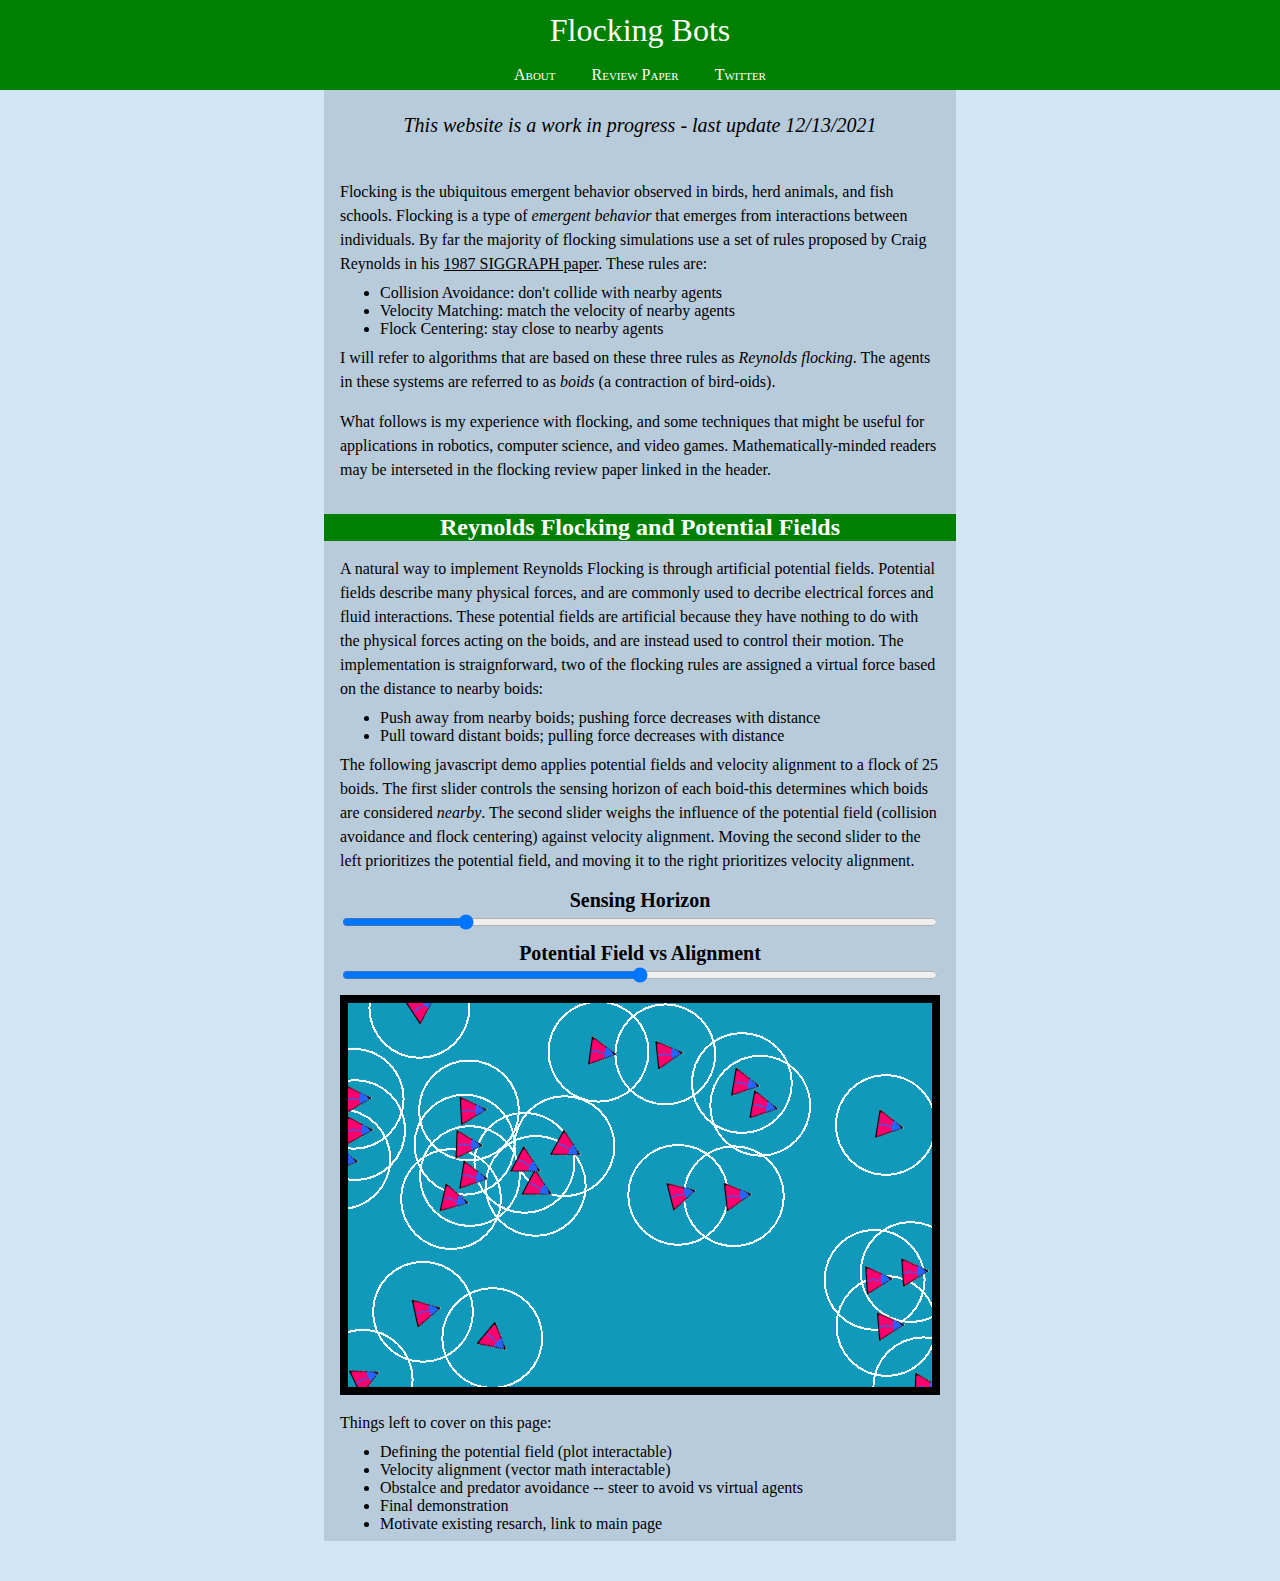
==== index.html @ 27417aff "Updated the main page to discuss background material" ====
<!DOCTYPE html>
<html>

<head>
<link rel="stylesheet" href="style.css">
</head>

<body>

  <div class="fixed-header">
          Flocking Bots
          <nav>
           <a href="https://sites.google.com/udel.edu/lebeaver/">About</a>
           <a href="https://arxiv.org/abs/2009.14279">Review Paper</a>
           <a href="https://twitter.com/le_beaver">Twitter</a>
         </nav>
  </div>

  <div id="content">

    <p class="info"> This website is a work in progress - last update 12/13/2021 </p>


    <p>
      Flocking is the ubiquitous emergent behavior observed in birds,
      herd animals, and fish schools.
      Flocking is a type of <em>emergent behavior</em> that emerges from interactions
      between individuals.
      By far the majority of flocking simulations use a set of rules proposed by
      Craig Reynolds in his
      <a href="https://www.red3d.com/cwr/boids/">1987 SIGGRAPH paper</a>.
      These rules are:
    </p>
      <ul>
        <li> Collision Avoidance: don't collide with nearby agents
        <li> Velocity Matching: match the velocity of nearby agents
        <li> Flock Centering: stay close to nearby agents
      </ul>
    <p>
      I will refer to algorithms that are based on these
      three rules as <em>Reynolds flocking</em>.
      The agents in these systems are referred to as <em>boids</em> (a
      contraction of bird-oids).
    </p>

    <p>
      What follows is my experience with flocking, and some techniques that might
      be useful for applications in robotics, computer science, and video games.
      Mathematically-minded readers may be interseted in the flocking review paper
      linked in the header.
    </p>

    <h1>Reynolds Flocking and Potential Fields</h1>

    <p>
      A natural way to implement Reynolds Flocking is through artificial
      potential fields.
      Potential fields describe many physical forces, and are commonly used to
      decribe electrical forces and fluid interactions.
      These potential fields are artificial because they have nothing to do with
      the physical forces acting on the boids, and are instead used to control their
      motion.
      The implementation is straignforward, two of the flocking rules are
      assigned a virtual force based on the distance to nearby boids:
    </p>
    <ul>
      <li> Push away from nearby boids; pushing force decreases with distance
      <li> Pull toward distant boids; pulling force decreases with distance
    </ul>

    <p>
      The following javascript demo applies potential fields and velocity
      alignment to a flock of 25 boids.
      The first slider controls the sensing horizon of each boid-this determines
      which boids are considered <em>nearby</em>.
      The second slider weighs the influence of the potential field (collision
      avoidance and flock centering) against velocity alignment.
      Moving the second slider to the left prioritizes the potential
      field, and moving it to the right prioritizes velocity alignment.
    </p>

    <!-- sliders for boids -->
    <div class="slidecontainer">
      Sensing Horizon
      <input type="range" min="25" max="150" value="50" class="slider" id="horizon">
    </div>
    <div class="slidecontainer">
      Potential Field vs Alignment
      <input type="range" min="0" max="100" value="50" class="slider" id="knkv">
    </div>
    <app name="boids"> </app>

    <p></p>

    <p>
      Things left to cover on this page:
    </p>
    <ul>
      <li> Defining the potential field (plot interactable)
      <li> Velocity alignment (vector math interactable)
      <li> Obstalce and predator avoidance -- steer to avoid vs virtual agents
      <li> Final demonstration
      <li> Motivate existing resarch, link to main page
    </ul>




  </div>

</body>

<script src="javascript/pixi.min.js"></script>
<script src="javascript/boids.js"></script>

</html>
---- style.css ----
/* Add some padding on document's body to prevent the content
   from going underneath the header and footer */
body{
  padding-top: 90px;
  padding-bottom: 40px;
  font-family: "Open Sans", Helvetica, Arial, sans-serif;
  background-color: #d2e6f7;
  margin: 0 auto;
  text-align: left;
}

/* Header Properties */
.fixed-header{
  top: 0;
  width: 100%;
  position: fixed;
  z-index: 1000;
  background-color: green;
  height: 60px;
  line-height: 60px;
  text-align: center;
  font-family: "Marcellus SC", serif;
  font-size: 2em;
  color: white;
}

/*navigation bar*/
.fixed-header nav {
  font-size: 0.5em;
  line-height: 30px;
  text-align: center;
  background-color: inherit;
  margin: 0 auto;
}

.fixed-header nav a {
  text-decoration: none;
  color: white;
  padding: 0 1em;
  font-variant: small-caps;
}

.fixed-header nav a:hover {
  color: cyan;
}

a {
  text-decoration: underline;
  color: black;
}


#content {
  position: relative;
  width: 600px;
  margin: 0 auto;
  padding: 0em 1em;
  background-color: #b8cbdb;
  font-family: "Marcellus SC", serif;
  color: black;
  font-family: serif;
  display: flex;
  justify-content: center;
  flex-direction: column;
}


#content h1 {
  font-size: 1.5em;
  text-align: center;
  width: 100%;
  padding: inherit;
  margin-left: -0.666666667em;
  background-color: green;
  color: white;
}


#content p {
  margin: 0 0 1em 0;
  line-height: 1.5;
}

#content ul {
  margin: -0.5em 0 0.5em 0;
}

.info {
  font-style: italic;
  font-size: 1.25em;
  padding: 1em 0;
  text-align: center;
}

.slidecontainer {
  display:flex;
  flex-direction: column;
  text-align: center;
  font-size: 1.25em;
  font-weight: bold;
  margin-bottom: 0.5em;
}


app {
  display: flex;
  align-items: center;
  justify-content: center;
  font-family: verdana;
}
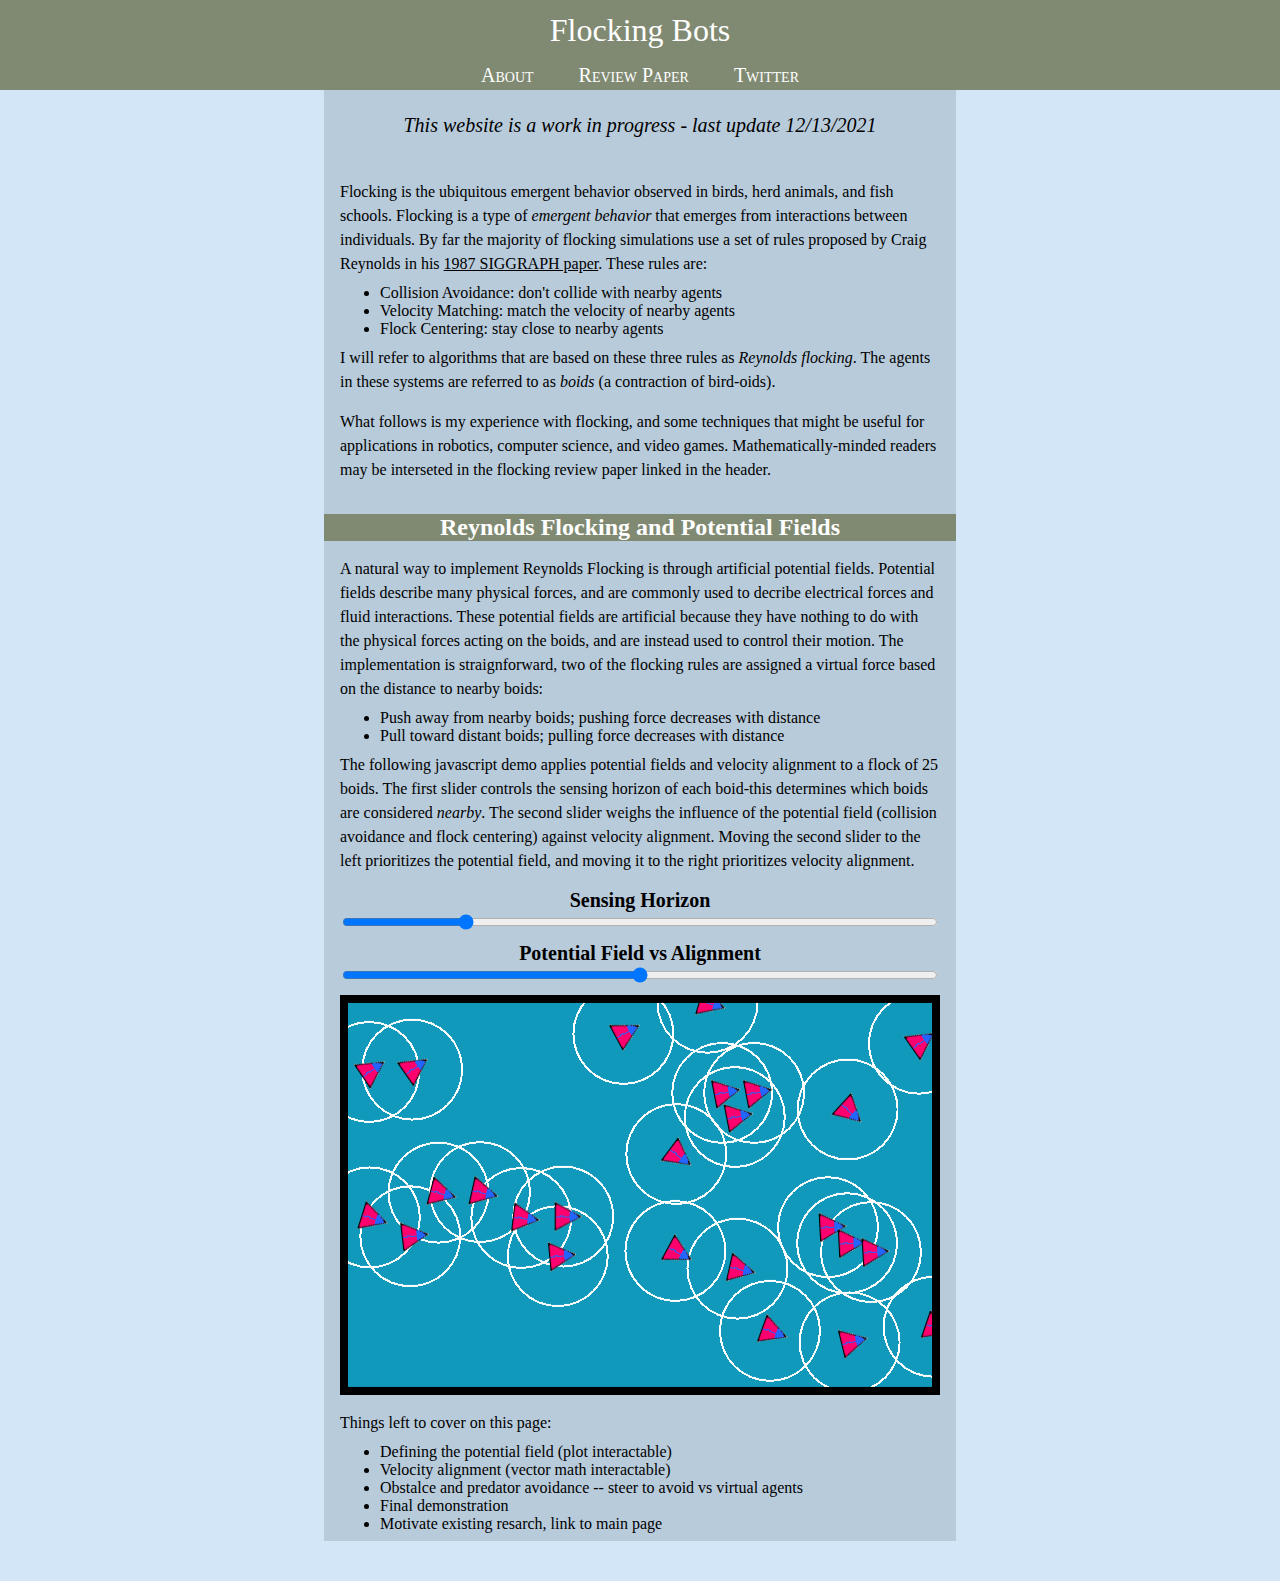
==== commit e9777bae: "Updated metadata and colors" ====
--- a/index.html
+++ b/index.html
@@ -2,6 +2,14 @@
 <html>
 
 <head>
+  <meta charset="utf-8">
+  <title>Flocking Bots - Reynolds Flocking</title>
+  <meta name="author" content="Logan E. Beaver">
+  <meta name="description" content="Website">
+  <link rel="icon" type="image/png" sizes="16x16" href="images/icon.png">
+  <meta name="viewport" content="width=device-width, initial-scale=1">
+
+
 <link rel="stylesheet" href="style.css">
 </head>
 
--- a/style.css
+++ b/style.css
@@ -15,7 +15,7 @@
   width: 100%;
   position: fixed;
   z-index: 1000;
-  background-color: green;
+  background-color: #808a72;
   height: 60px;
   line-height: 60px;
   text-align: center;
@@ -26,7 +26,7 @@
 
 /*navigation bar*/
 .fixed-header nav {
-  font-size: 0.5em;
+  font-size: 20px;
   line-height: 30px;
   text-align: center;
   background-color: inherit;
@@ -38,10 +38,11 @@
   color: white;
   padding: 0 1em;
   font-variant: small-caps;
+  transition: 1s;
 }
 
 .fixed-header nav a:hover {
-  color: cyan;
+  color: blue;
 }
 
 a {
@@ -71,7 +72,7 @@
   width: 100%;
   padding: inherit;
   margin-left: -0.666666667em;
-  background-color: green;
+  background-color: #808a72;
   color: white;
 }
 
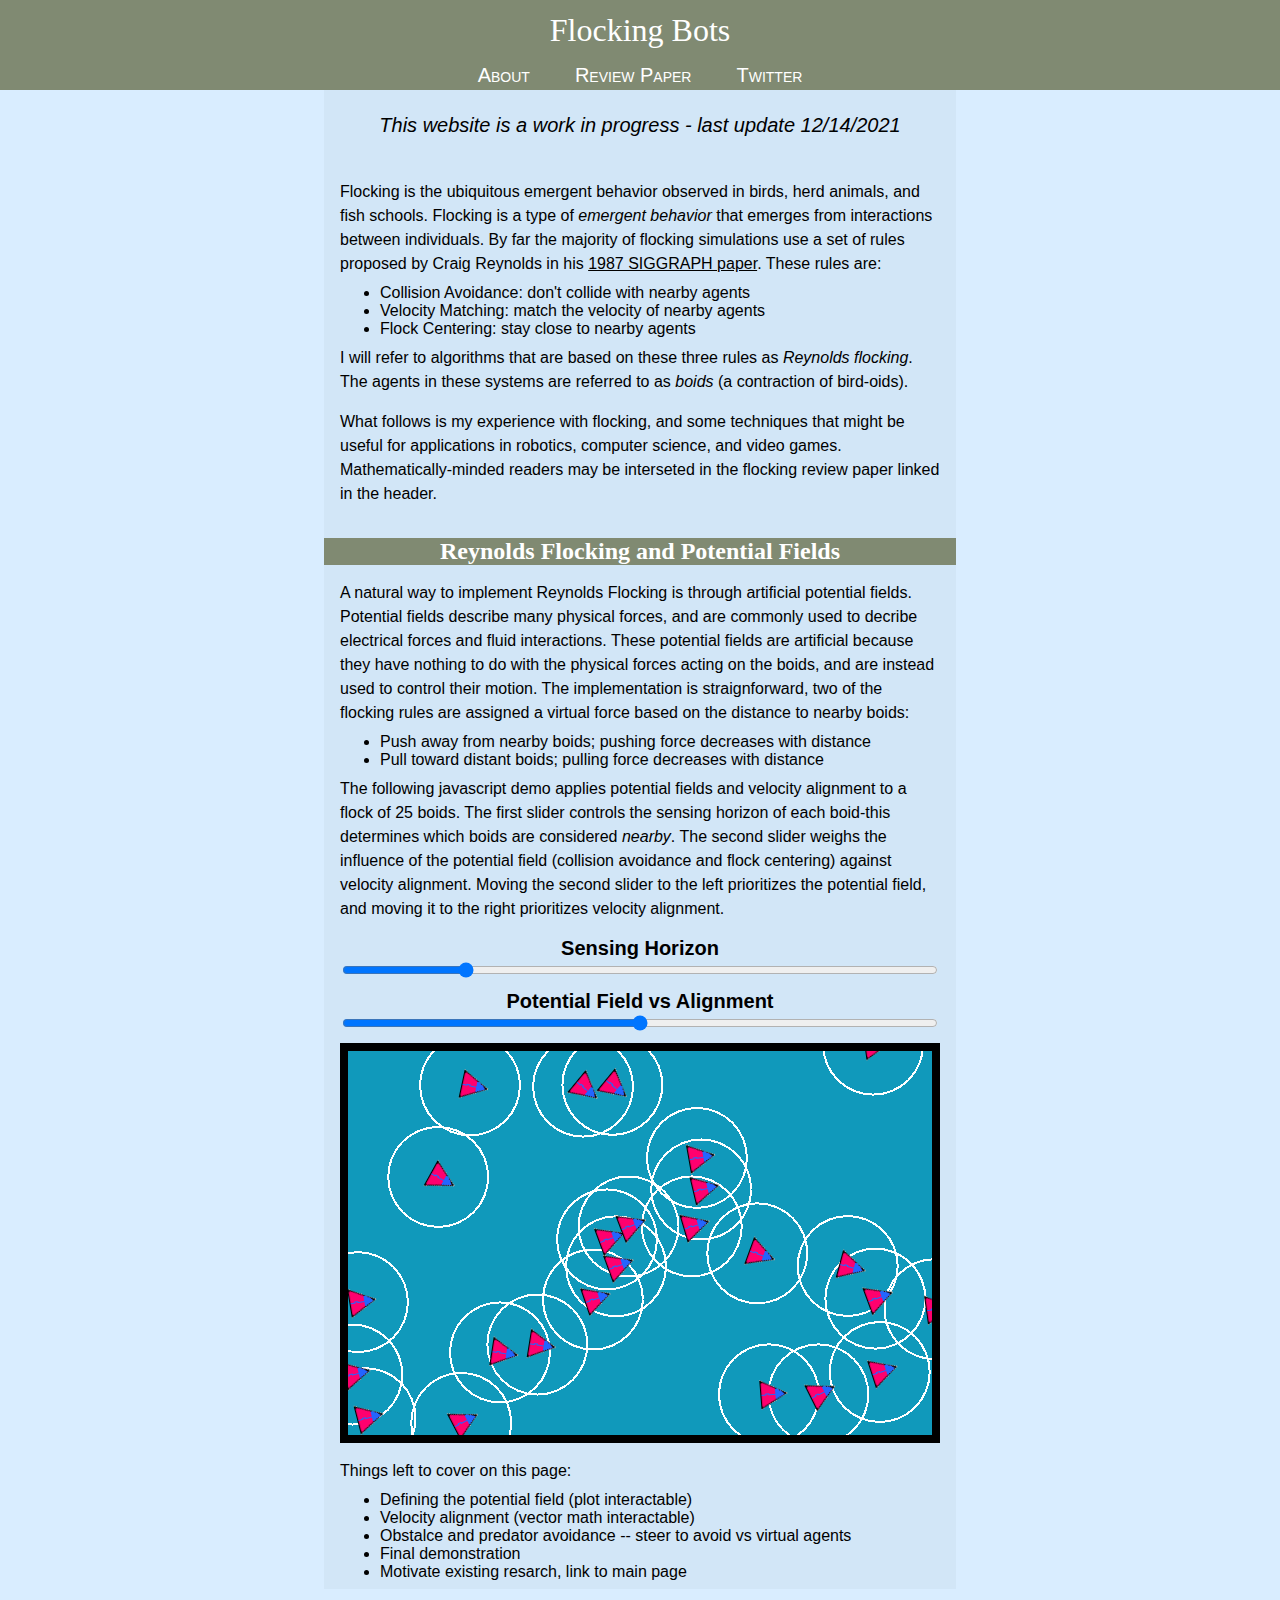
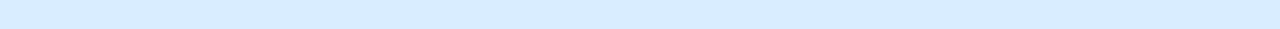
==== commit 5111f7d5: "Updated fonts and colors" ====
--- a/index.html
+++ b/index.html
@@ -26,7 +26,7 @@
 
   <div id="content">
 
-    <p class="info"> This website is a work in progress - last update 12/13/2021 </p>
+    <p class="info"> This website is a work in progress - last update 12/14/2021 </p>
 
 
     <p>
--- a/style.css
+++ b/style.css
@@ -4,7 +4,7 @@
   padding-top: 90px;
   padding-bottom: 40px;
   font-family: "Open Sans", Helvetica, Arial, sans-serif;
-  background-color: #d2e6f7;
+  background-color: #d9edff;
   margin: 0 auto;
   text-align: left;
 }
@@ -37,12 +37,13 @@
   text-decoration: none;
   color: white;
   padding: 0 1em;
+  font-family: "Open Sans", Helvetica, Arial, sans-serif;
   font-variant: small-caps;
-  transition: 1s;
 }
 
 .fixed-header nav a:hover {
   color: blue;
+  transition: 1s;
 }
 
 a {
@@ -56,10 +57,8 @@
   width: 600px;
   margin: 0 auto;
   padding: 0em 1em;
-  background-color: #b8cbdb;
-  font-family: "Marcellus SC", serif;
+  background-color: #d2e6f7;
   color: black;
-  font-family: serif;
   display: flex;
   justify-content: center;
   flex-direction: column;
@@ -74,6 +73,7 @@
   margin-left: -0.666666667em;
   background-color: #808a72;
   color: white;
+  font-family: "Marcellus SC", serif;
 }
 
 
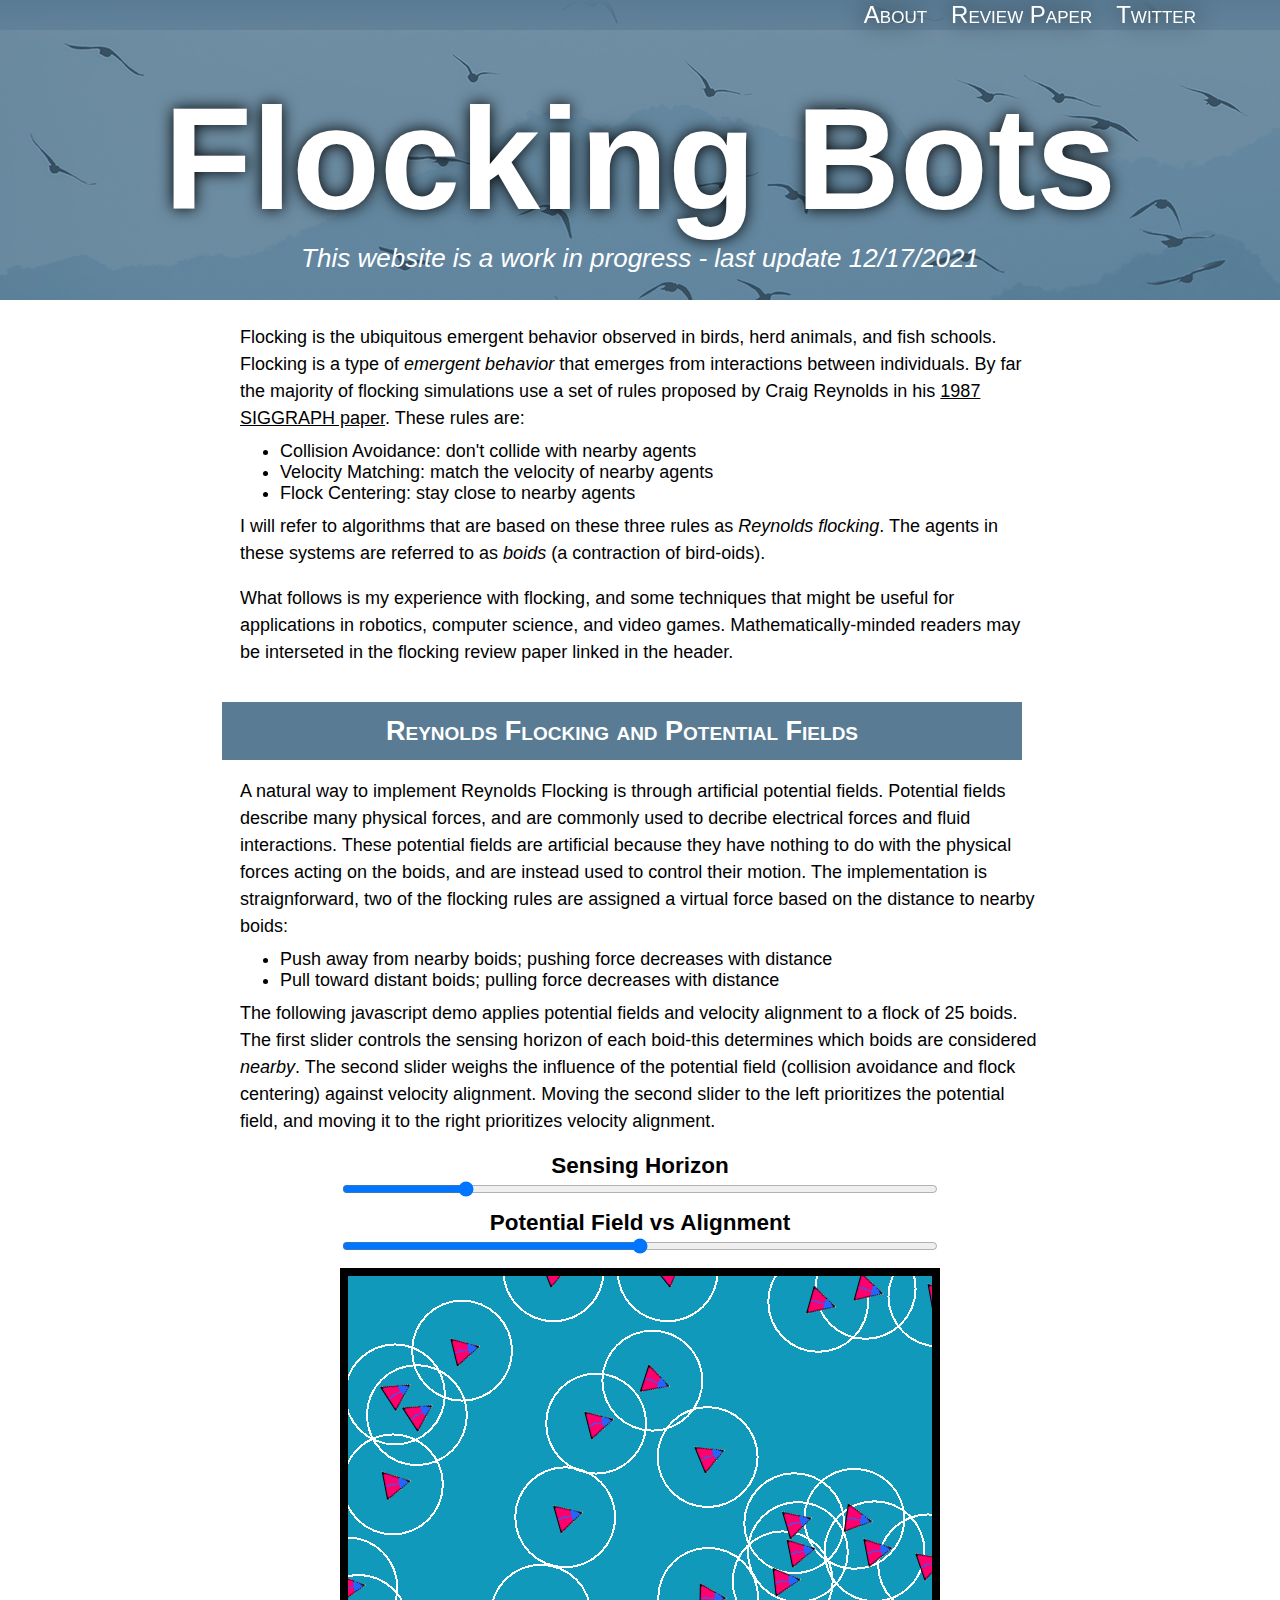
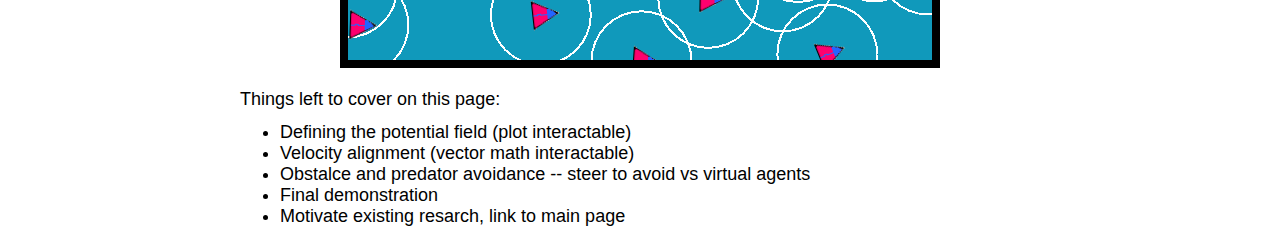
==== commit fe85c1f9: "Updated colors and background image" ====
--- a/index.html
+++ b/index.html
@@ -16,7 +16,6 @@
 <body>
 
   <div class="fixed-header">
-          Flocking Bots
           <nav>
            <a href="https://sites.google.com/udel.edu/lebeaver/">About</a>
            <a href="https://arxiv.org/abs/2009.14279">Review Paper</a>
@@ -24,9 +23,15 @@
          </nav>
   </div>
 
+
+
+  <div id="frontmatter" role="img" aria-label="Photo by Shubham Shrivastava on Unsplash https://unsplash.com/photos/lnzwqJ-cKXY">
+  <h1> Flocking Bots </h1>
+  <p class="info"> This website is a work in progress - last update 12/17/2021 </p>
+  </div>
+
   <div id="content">
 
-    <p class="info"> This website is a work in progress - last update 12/14/2021 </p>
 
 
     <p>
--- a/style.css
+++ b/style.css
@@ -1,46 +1,43 @@
 /* Add some padding on document's body to prevent the content
    from going underneath the header and footer */
 body{
-  padding-top: 90px;
-  padding-bottom: 40px;
   font-family: "Open Sans", Helvetica, Arial, sans-serif;
-  background-color: #d9edff;
+  background-color: white;
   margin: 0 auto;
   text-align: left;
 }
 
 /* Header Properties */
 .fixed-header{
-  top: 0;
+  top: 00px;
   width: 100%;
   position: fixed;
   z-index: 1000;
-  background-color: #808a72;
-  height: 60px;
-  line-height: 60px;
+  background-image: linear-gradient(#597b94, #597b9499);
+  font-size: 24px;
+  height: 30px;
+  line-height: 30px;
   text-align: center;
-  font-family: "Marcellus SC", serif;
-  font-size: 2em;
   color: white;
 }
 
 /*navigation bar*/
 .fixed-header nav {
-  font-size: 20px;
-  line-height: 30px;
-  text-align: center;
-  background-color: inherit;
-  margin: 0 auto;
+  display: flex;
+  opacity: 1;
+  justify-content: flex-end;
+  padding-right: 3em;
+  height: 100%;
 }
-
 .fixed-header nav a {
+  filter: drop-shadow(0 0 0.75rem black);
+  color: white;
+  opacity: 1;
+  padding: 0 0.5em;
+  margin-top: auto;
   text-decoration: none;
-  color: white;
-  padding: 0 1em;
-  font-family: "Open Sans", Helvetica, Arial, sans-serif;
   font-variant: small-caps;
 }
-
 .fixed-header nav a:hover {
   color: blue;
   transition: 1s;
@@ -52,12 +49,40 @@
 }
 
 
+#frontmatter {
+  text-align: center;
+  background-image: url("images/website_header.png");
+  height: 300px;
+  width: 100%;
+  color: white;
+  display: flex;
+  flex-direction: column;
+  justify-content: end;
+  margin-bottom: 24px;
+}
+
+#frontmatter h1 {
+  font-size: 144px;
+  filter: drop-shadow(0 0 0.5rem black);
+  margin: 0;
+}
+
+.info {
+  margin: 0;
+  font-style: italic;
+  font-size: 26px;
+  text-align: center;
+  margin-bottom: 1em;
+}
+
+
 #content {
   position: relative;
-  width: 600px;
+  width: 800px;
+  font-size: 18px;
   margin: 0 auto;
   padding: 0em 1em;
-  background-color: #d2e6f7;
+  background-color: white;
   color: black;
   display: flex;
   justify-content: center;
@@ -69,11 +94,11 @@
   font-size: 1.5em;
   text-align: center;
   width: 100%;
-  padding: inherit;
+  padding: 0.5em 0;
+  font-variant: small-caps;
   margin-left: -0.666666667em;
-  background-color: #808a72;
+  background-color: #597b94;
   color: white;
-  font-family: "Marcellus SC", serif;
 }
 
 
@@ -86,12 +111,6 @@
   margin: -0.5em 0 0.5em 0;
 }
 
-.info {
-  font-style: italic;
-  font-size: 1.25em;
-  padding: 1em 0;
-  text-align: center;
-}
 
 .slidecontainer {
   display:flex;
@@ -100,6 +119,9 @@
   font-size: 1.25em;
   font-weight: bold;
   margin-bottom: 0.5em;
+  margin-left: auto;
+  margin-right: auto;
+  width: 75%;
 }
 
 
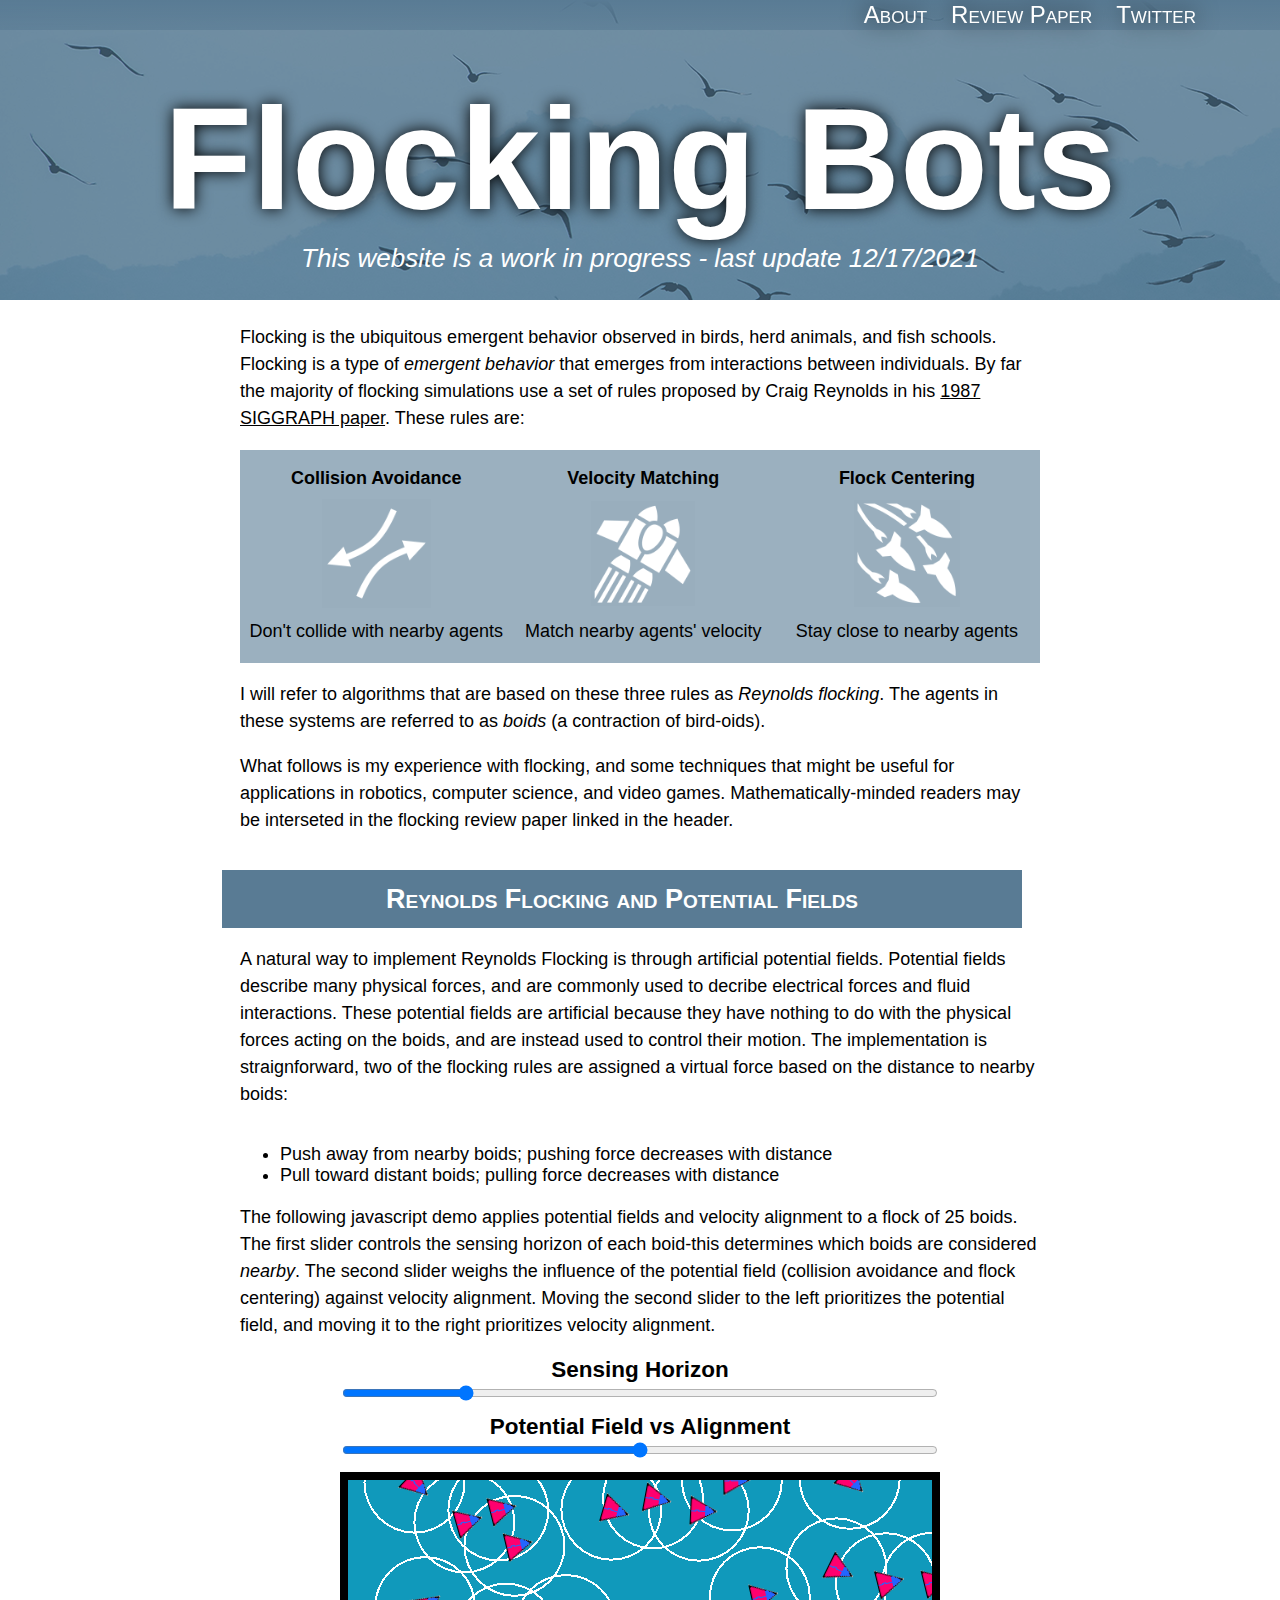
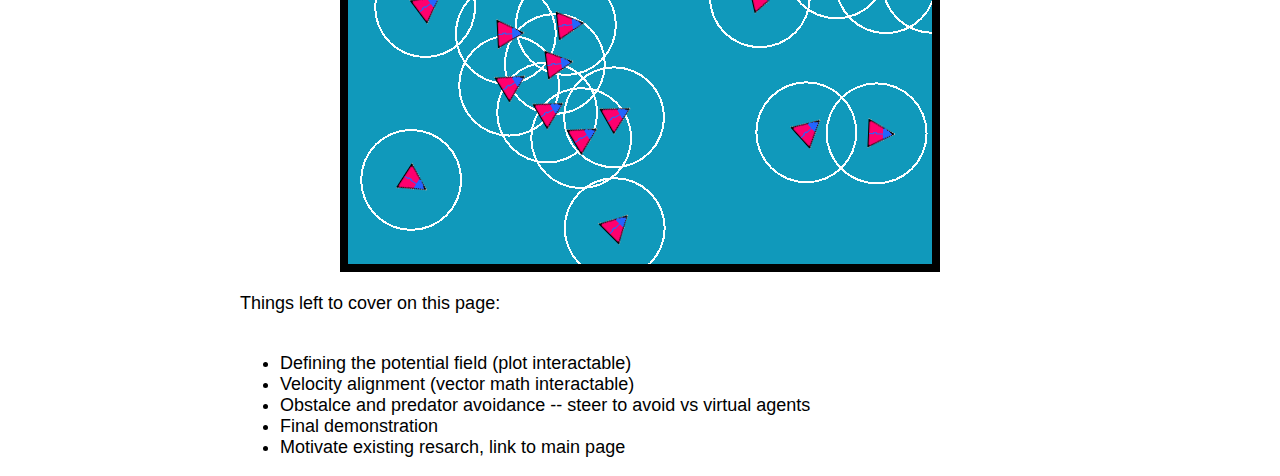
==== commit 9bfb3548: "Added a 3-column grid to describe flocking with a block" ====
--- a/index.html
+++ b/index.html
@@ -44,11 +44,23 @@
       <a href="https://www.red3d.com/cwr/boids/">1987 SIGGRAPH paper</a>.
       These rules are:
     </p>
-      <ul>
-        <li> Collision Avoidance: don't collide with nearby agents
-        <li> Velocity Matching: match the velocity of nearby agents
-        <li> Flock Centering: stay close to nearby agents
-      </ul>
+      <div class="columns">
+        <div class="column">
+          <b>Collision Avoidance</b>
+          <img src="images/avoidance.png" alt="icon from game-icons.net, CC BY 3.0">
+          <p>Don't collide with nearby agents</p>
+        </div>
+        <div class="column">
+          <b>Velocity Matching</b>
+          <img src="images/alignment.png" alt="icon from game-icons.net, CC BY 3.0">
+          <p>Match nearby agents' velocity</p>
+        </div>
+        <div class="column">
+          <b>Flock Centering</b>
+          <img src="images/centering.png" alt="icon from game-icons.net, CC BY 3.0">
+          <p>Stay close to nearby agents</p>
+        </div>
+      </div>
     <p>
       I will refer to algorithms that are based on these
       three rules as <em>Reynolds flocking</em>.
--- a/style.css
+++ b/style.css
@@ -107,8 +107,30 @@
   line-height: 1.5;
 }
 
-#content ul {
-  margin: -0.5em 0 0.5em 0;
+.columns {
+  background-color: #597b9499;
+  display: grid;
+  grid-auto-flow: column;
+  text-align: center;
+  margin-bottom: 1em;
+}
+
+.column {
+  display: flex;
+  flex-direction: column;
+  justify-content: space-between;
+  flex: 1;
+  padding: 1em 0;
+}
+
+#content .column p {
+  margin: 0;
+}
+
+.column img {
+  width: 40%;
+  margin: 0 auto;
+  padding: 10px;
 }
 
 
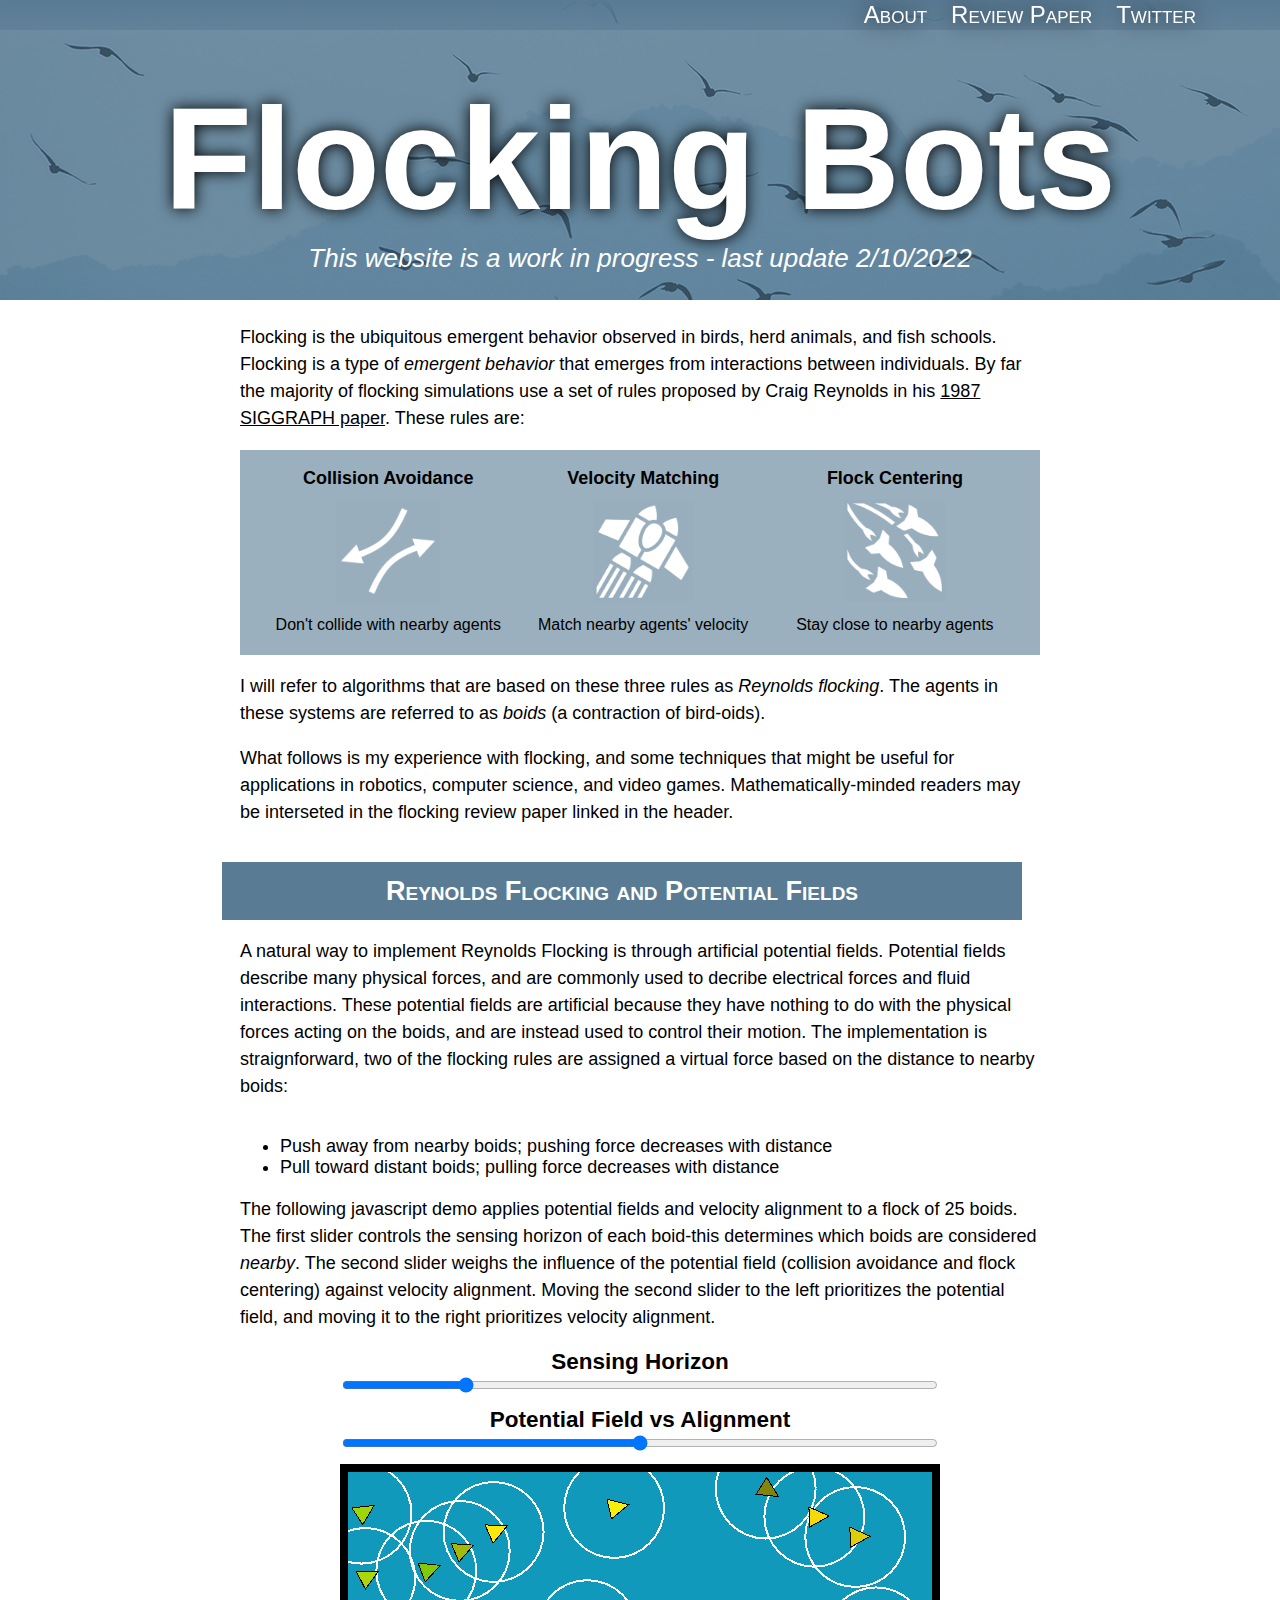
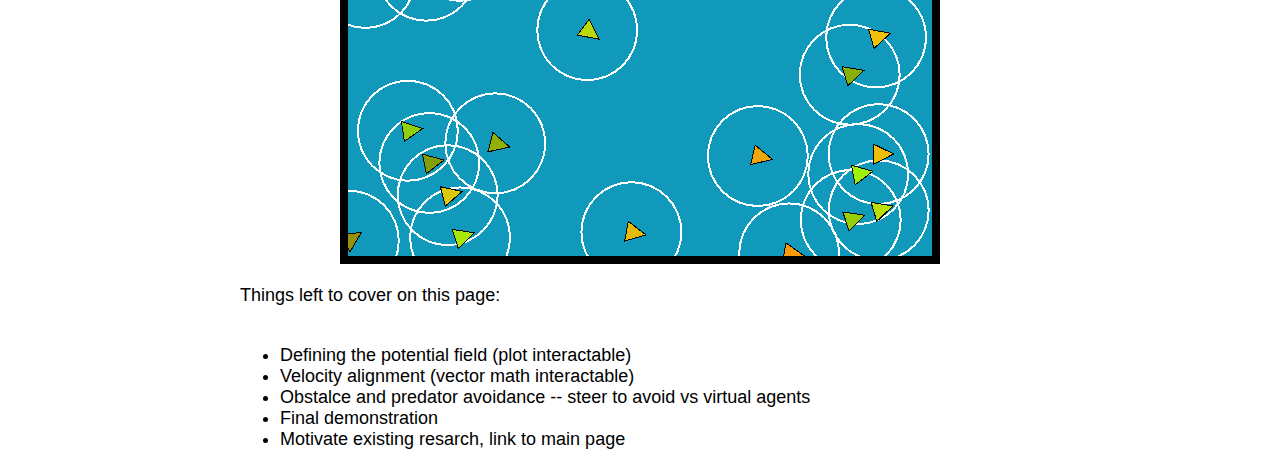
==== commit 9a81d288: "Added boid outlines and updated "last update" date" ====
--- a/index.html
+++ b/index.html
@@ -27,7 +27,7 @@
 
   <div id="frontmatter" role="img" aria-label="Photo by Shubham Shrivastava on Unsplash https://unsplash.com/photos/lnzwqJ-cKXY">
   <h1> Flocking Bots </h1>
-  <p class="info"> This website is a work in progress - last update 12/17/2021 </p>
+  <p class="info"> This website is a work in progress - last update 2/10/2022 </p>
   </div>
 
   <div id="content">
--- a/style.css
+++ b/style.css
@@ -113,6 +113,7 @@
   grid-auto-flow: column;
   text-align: center;
   margin-bottom: 1em;
+  padding: 0 1em;
 }
 
 .column {
@@ -125,6 +126,7 @@
 
 #content .column p {
   margin: 0;
+  font-size: 16px;
 }
 
 .column img {
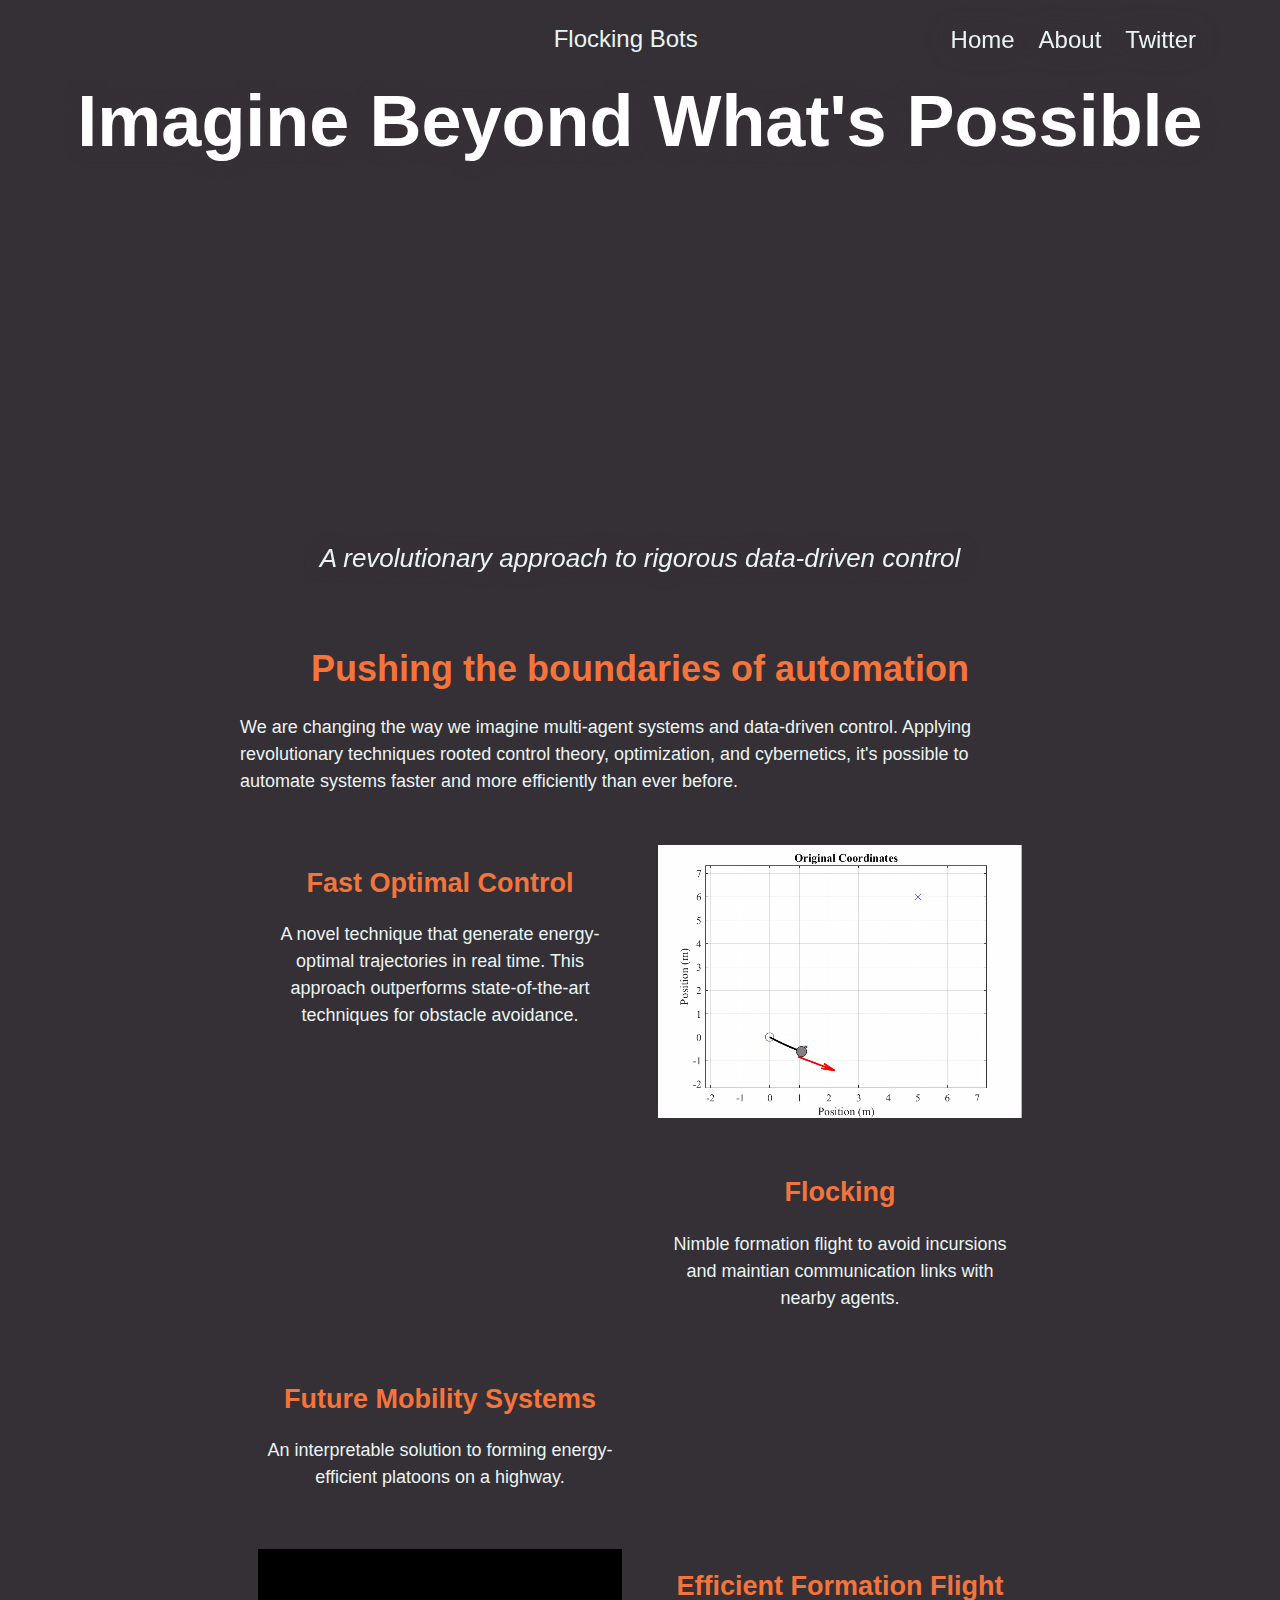
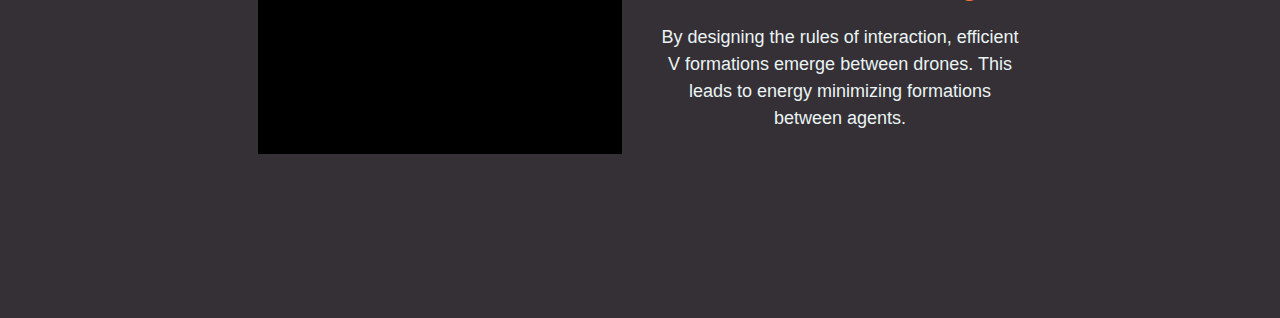
==== commit 652d31b0: "Added a new main page with some embedded videos" ====
--- a/index.html
+++ b/index.html
@@ -10,123 +10,100 @@
   <meta name="viewport" content="width=device-width, initial-scale=1">
 
 
-<link rel="stylesheet" href="style.css">
+<link rel="stylesheet" href="main.css">
 </head>
 
 <body>
 
   <div class="fixed-header">
-          <nav>
-           <a href="https://sites.google.com/udel.edu/lebeaver/">About</a>
-           <a href="https://arxiv.org/abs/2009.14279">Review Paper</a>
-           <a href="https://twitter.com/le_beaver">Twitter</a>
-         </nav>
+    <div></div>
+    <p>Flocking Bots</p>
+    <nav>
+      <a href="index.html">Home</a>
+      <a href="https://sites.google.com/udel.edu/lebeaver/">About</a>
+      <a href="https://twitter.com/le_beaver">Twitter</a>
+    </nav>
   </div>
 
 
 
-  <div id="frontmatter" role="img" aria-label="Photo by Shubham Shrivastava on Unsplash https://unsplash.com/photos/lnzwqJ-cKXY">
-  <h1> Flocking Bots </h1>
-  <p class="info"> This website is a work in progress - last update 2/10/2022 </p>
+  <div id="frontmatter">
+    <video autoplay muted loop>
+        <source src="media/intersection.mp4" type="video/mp4" />
+    </video>
+    <h1>Imagine Beyond What's Possible</h1>
+    <p>A revolutionary approach to rigorous data-driven control</p>
   </div>
-
-  <div id="content">
 
 
 
-    <p>
-      Flocking is the ubiquitous emergent behavior observed in birds,
-      herd animals, and fish schools.
-      Flocking is a type of <em>emergent behavior</em> that emerges from interactions
-      between individuals.
-      By far the majority of flocking simulations use a set of rules proposed by
-      Craig Reynolds in his
-      <a href="https://www.red3d.com/cwr/boids/">1987 SIGGRAPH paper</a>.
-      These rules are:
-    </p>
-      <div class="columns">
-        <div class="column">
-          <b>Collision Avoidance</b>
-          <img src="images/avoidance.png" alt="icon from game-icons.net, CC BY 3.0">
-          <p>Don't collide with nearby agents</p>
-        </div>
-        <div class="column">
-          <b>Velocity Matching</b>
-          <img src="images/alignment.png" alt="icon from game-icons.net, CC BY 3.0">
-          <p>Match nearby agents' velocity</p>
-        </div>
-        <div class="column">
-          <b>Flock Centering</b>
-          <img src="images/centering.png" alt="icon from game-icons.net, CC BY 3.0">
-          <p>Stay close to nearby agents</p>
-        </div>
+
+  <div id="content">
+    <h1>Pushing the boundaries of automation</h1>
+    <p>We are changing the way we imagine multi-agent systems and data-driven control.
+       Applying revolutionary techniques rooted control theory, optimization, and cybernetics, it's possible to automate systems faster and more efficiently than ever before.</p>
+
+    <div class="cardHolder">
+      <div class="card">
+        <h2>Fast Optimal Control</h2>
+        <p>
+          A novel technique that generate energy-optimal trajectories in real time.
+          This approach outperforms state-of-the-art techniques for obstacle avoidance.
+        </p>
       </div>
-    <p>
-      I will refer to algorithms that are based on these
-      three rules as <em>Reynolds flocking</em>.
-      The agents in these systems are referred to as <em>boids</em> (a
-      contraction of bird-oids).
-    </p>
+      <div class="card">
+        <video autoplay muted loop>
+            <source src="media/diff-drive.mp4" type="video/mp4" />
+        </video>
+      </div>
 
-    <p>
-      What follows is my experience with flocking, and some techniques that might
-      be useful for applications in robotics, computer science, and video games.
-      Mathematically-minded readers may be interseted in the flocking review paper
-      linked in the header.
-    </p>
 
-    <h1>Reynolds Flocking and Potential Fields</h1>
+      <div class="card">
+        <a href="reynolds.html">
+          <video autoplay muted loop>
+              <source src="media/predator.mp4" type="video/mp4" />
+          </video>
+        </a>
+      </div>
+      <div class="card">
+        <h2>Flocking</h2>
+        <p>
+          Nimble formation flight to avoid incursions and maintian communication links with nearby agents.
+        </p>
+      </div>
 
-    <p>
-      A natural way to implement Reynolds Flocking is through artificial
-      potential fields.
-      Potential fields describe many physical forces, and are commonly used to
-      decribe electrical forces and fluid interactions.
-      These potential fields are artificial because they have nothing to do with
-      the physical forces acting on the boids, and are instead used to control their
-      motion.
-      The implementation is straignforward, two of the flocking rules are
-      assigned a virtual force based on the distance to nearby boids:
-    </p>
-    <ul>
-      <li> Push away from nearby boids; pushing force decreases with distance
-      <li> Pull toward distant boids; pulling force decreases with distance
-    </ul>
 
-    <p>
-      The following javascript demo applies potential fields and velocity
-      alignment to a flock of 25 boids.
-      The first slider controls the sensing horizon of each boid-this determines
-      which boids are considered <em>nearby</em>.
-      The second slider weighs the influence of the potential field (collision
-      avoidance and flock centering) against velocity alignment.
-      Moving the second slider to the left prioritizes the potential
-      field, and moving it to the right prioritizes velocity alignment.
-    </p>
+      <div class="card">
+        <h2>Future Mobility Systems</h2>
+        <p>
+          An interpretable solution to forming energy-efficient platoons on a highway.
+        </p>
+      </div>
+      <div class="card">
+        <video autoplay muted loop>
+            <source src="media/intersection.mp4" type="video/mp4" />
+        </video>
+      </div>
 
-    <!-- sliders for boids -->
-    <div class="slidecontainer">
-      Sensing Horizon
-      <input type="range" min="25" max="150" value="50" class="slider" id="horizon">
+
+
+      <div class="card">
+        <video autoplay muted loop>
+            <source src="media/drones.mp4" type="video/mp4" />
+        </video>
+      </div>
+      <div class="card">
+        <h2>Efficient Formation Flight</h2>
+        <p>
+          By designing the rules of interaction, efficient V formations emerge between drones.
+          This leads to energy minimizing formations between agents.
+        </p>
+      </div>
+
+
+
     </div>
-    <div class="slidecontainer">
-      Potential Field vs Alignment
-      <input type="range" min="0" max="100" value="50" class="slider" id="knkv">
-    </div>
-    <app name="boids"> </app>
 
-    <p></p>
-
-    <p>
-      Things left to cover on this page:
-    </p>
-    <ul>
-      <li> Defining the potential field (plot interactable)
-      <li> Velocity alignment (vector math interactable)
-      <li> Obstalce and predator avoidance -- steer to avoid vs virtual agents
-      <li> Final demonstration
-      <li> Motivate existing resarch, link to main page
-    </ul>
 
 
 
@@ -135,7 +112,4 @@
 
 </body>
 
-<script src="javascript/pixi.min.js"></script>
-<script src="javascript/boids.js"></script>
-
 </html>
--- a/main.css
+++ b/main.css
@@ -0,0 +1,162 @@
+:root {
+  --primary-color: #353035;
+  --secondary-color: #EAF4F4;
+  --accent-color: #6DAC67;
+  --emphasis-color: #F4743B;
+}
+
+/* Add some padding on document's body to prevent the content
+   from going underneath the header and footer */
+body{
+  font-family: "Open Sans", Helvetica, Arial, sans-serif;
+  background-color: var(--primary-color);
+  margin: 0 auto;
+  text-align: left;
+  margin-bottom: 10rem;
+}
+
+
+/* Header Properties */
+.fixed-header{
+  top: 0px;
+  width: 100%;
+  position: fixed;
+  z-index: 1000;
+  background-color: var(--primary-color);
+  color: var(--secondary-color);
+  font-size: 24px;
+  height: 5rem;
+  line-height: 30px;
+  text-align: center;
+
+  display: grid;
+  grid-template-columns: 1fr 2fr 1fr;
+
+}
+
+/*navigation bar*/
+.fixed-header nav {
+  display: flex;
+  opacity: 1;
+  justify-content: flex-end;
+  padding-right: 3em;
+  height: 100%;
+  filter: drop-shadow(0 0 0.75rem var(--primary-color));
+}
+.fixed-header nav p {
+  margin: auto 10rem auto 0;
+}
+.fixed-header nav a {
+  padding: 0 0.5em;
+  margin: auto 0px;
+  text-decoration: none;
+  color: var(--secondary-color);
+}
+.fixed-header nav a:hover {
+  color: var(--emphasis-color);
+  transition: 200ms;
+}
+
+a {
+  text-decoration: underline;
+  color: var(--accent-color);
+}
+
+
+/*END OF HEADER, START OF HERO*/
+
+#frontmatter {
+  text-align: center;
+  height: 600px;
+  width: 100%;
+  color: white;
+  display: flex;
+  flex-direction: column;
+  justify-content: end;
+  margin-bottom: 24px;
+  overflow-y: hidden;
+  position: relative;
+  overflow: hidden;
+}
+
+#frontmatter video {
+  width: 100%;
+  height: 100%;
+  position: absolute;
+  top: 5rem;
+  object-fit: cover;
+  z-index: 0;
+}
+
+
+#frontmatter h1 {
+  font-size: 72px;
+  filter: drop-shadow(0 0 0.5rem var(--primary-color));
+  margin: 5rem 0 0 0;
+}
+
+#frontmatter p {
+  font-style: italic;
+  font-size: 26px;
+  color: var(--secondary-color);
+  filter: drop-shadow(0 0 0.5rem var(--primary-color));
+  text-align: center;
+  margin-top: auto;
+}
+
+/* END OF FRONTMATTER, BEGIN CONTENT */
+
+#content {
+  position: relative;
+  width: 800px;
+  font-size: 18px;
+  margin: 0 auto;
+  padding: 0em 1em;
+  background-color: var(--primary-color);
+  color: var(--secondary-color);
+  display: flex;
+  justify-content: center;
+  flex-direction: column;
+}
+
+
+#content h1 {
+  text-align: center;
+  width: 100%;
+  color: var(--emphasis-color);
+}
+
+#content h2 {
+  color: var(--emphasis-color);
+}
+
+#content p {
+  margin: 0 0 1em 0;
+  line-height: 1.5;
+}
+
+/* END OF CONTENT, BEGIN IMAGES*/
+.cardHolder {
+  display: grid;
+  grid-template-columns: 1fr 1fr;
+  margin-top: 2rem;
+  text-align: center;
+  grid-row-gap: 2rem;
+}
+
+
+.card {
+  padding: 0 1em;
+}
+
+
+.card img {
+  width: 100%;
+  background-size: cover;
+}
+
+.card video {
+  width: 100%;
+  height; 100%;
+  background-size: cover;
+}
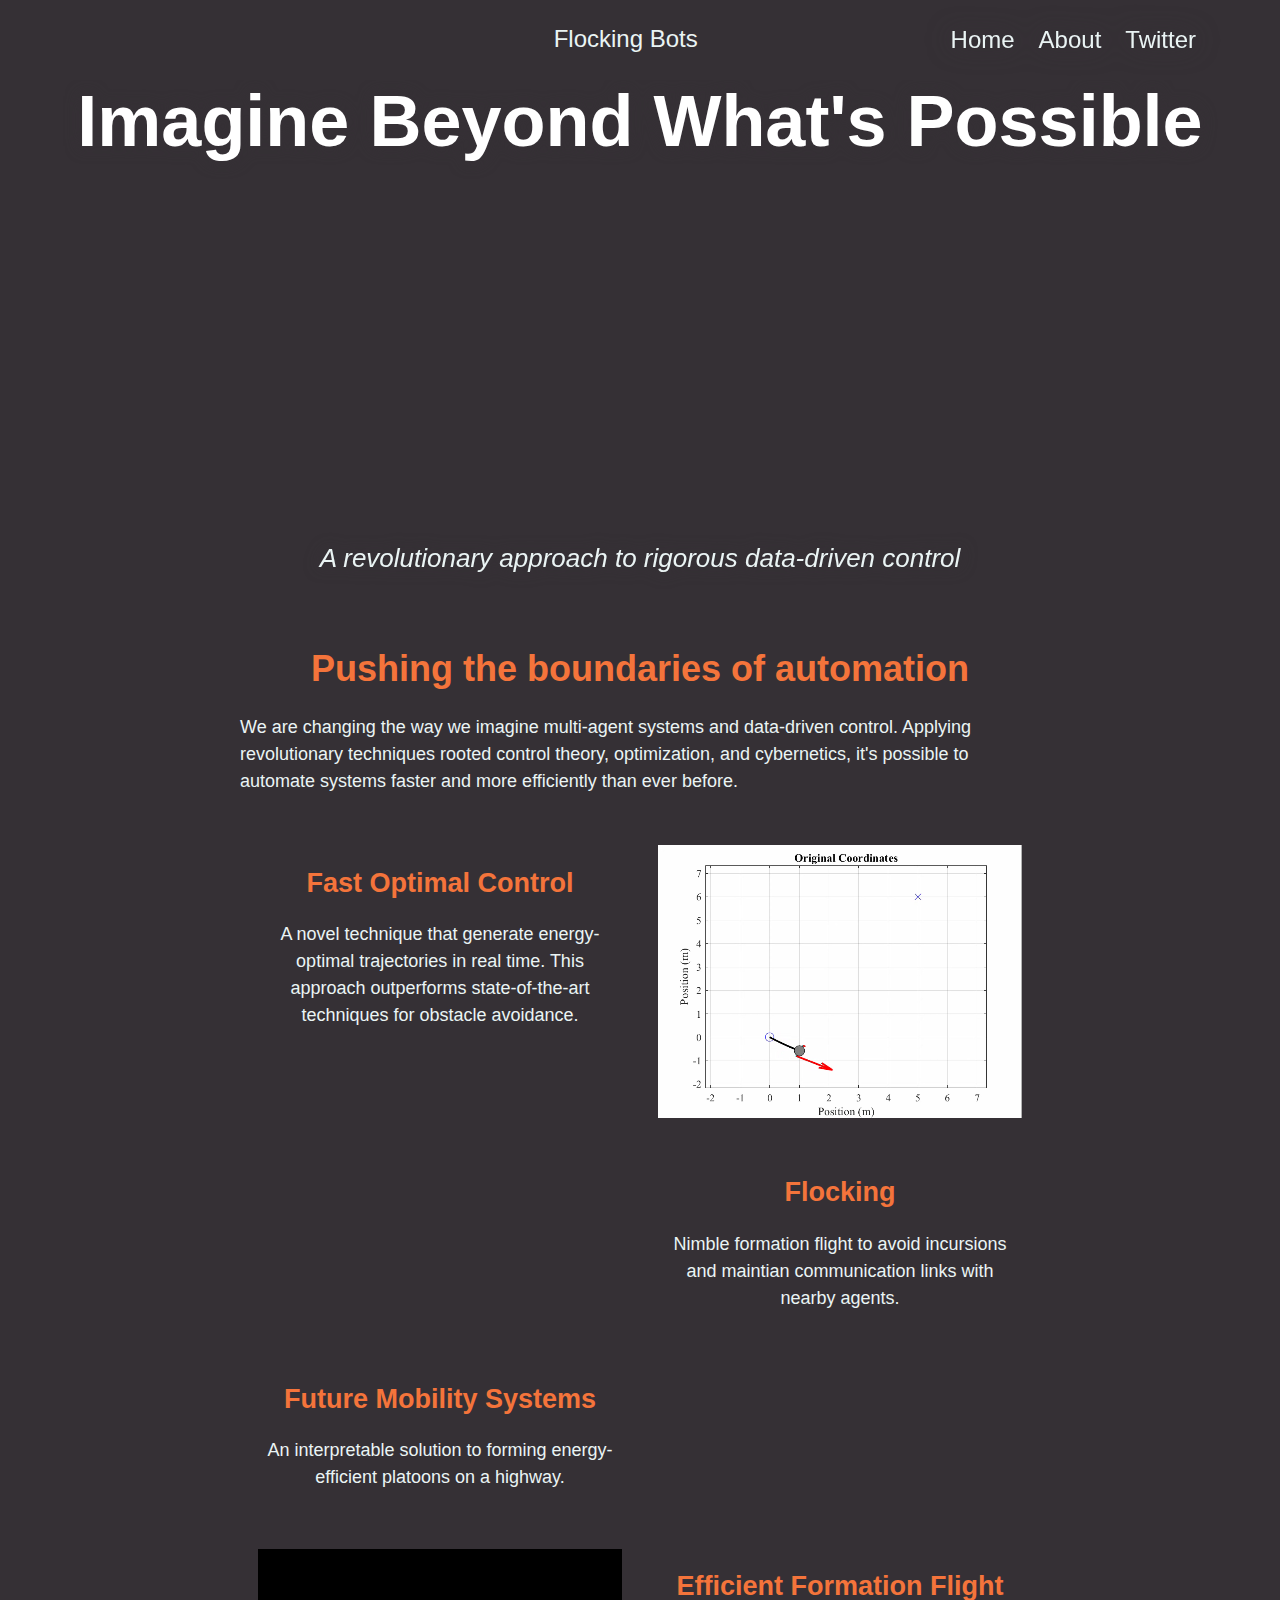
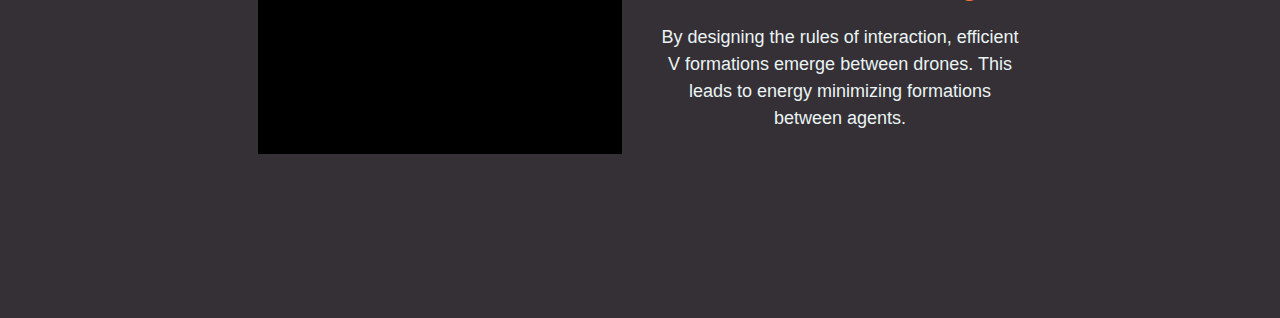
==== commit b5309eab: "updated icon path and main page title" ====
--- a/index.html
+++ b/index.html
@@ -3,7 +3,7 @@
 
 <head>
   <meta charset="utf-8">
-  <title>Flocking Bots - Reynolds Flocking</title>
+  <title>Flocking Bots - The Future of AI</title>
   <meta name="author" content="Logan E. Beaver">
   <meta name="description" content="Website">
   <link rel="icon" type="image/png" sizes="16x16" href="images/icon.png">
